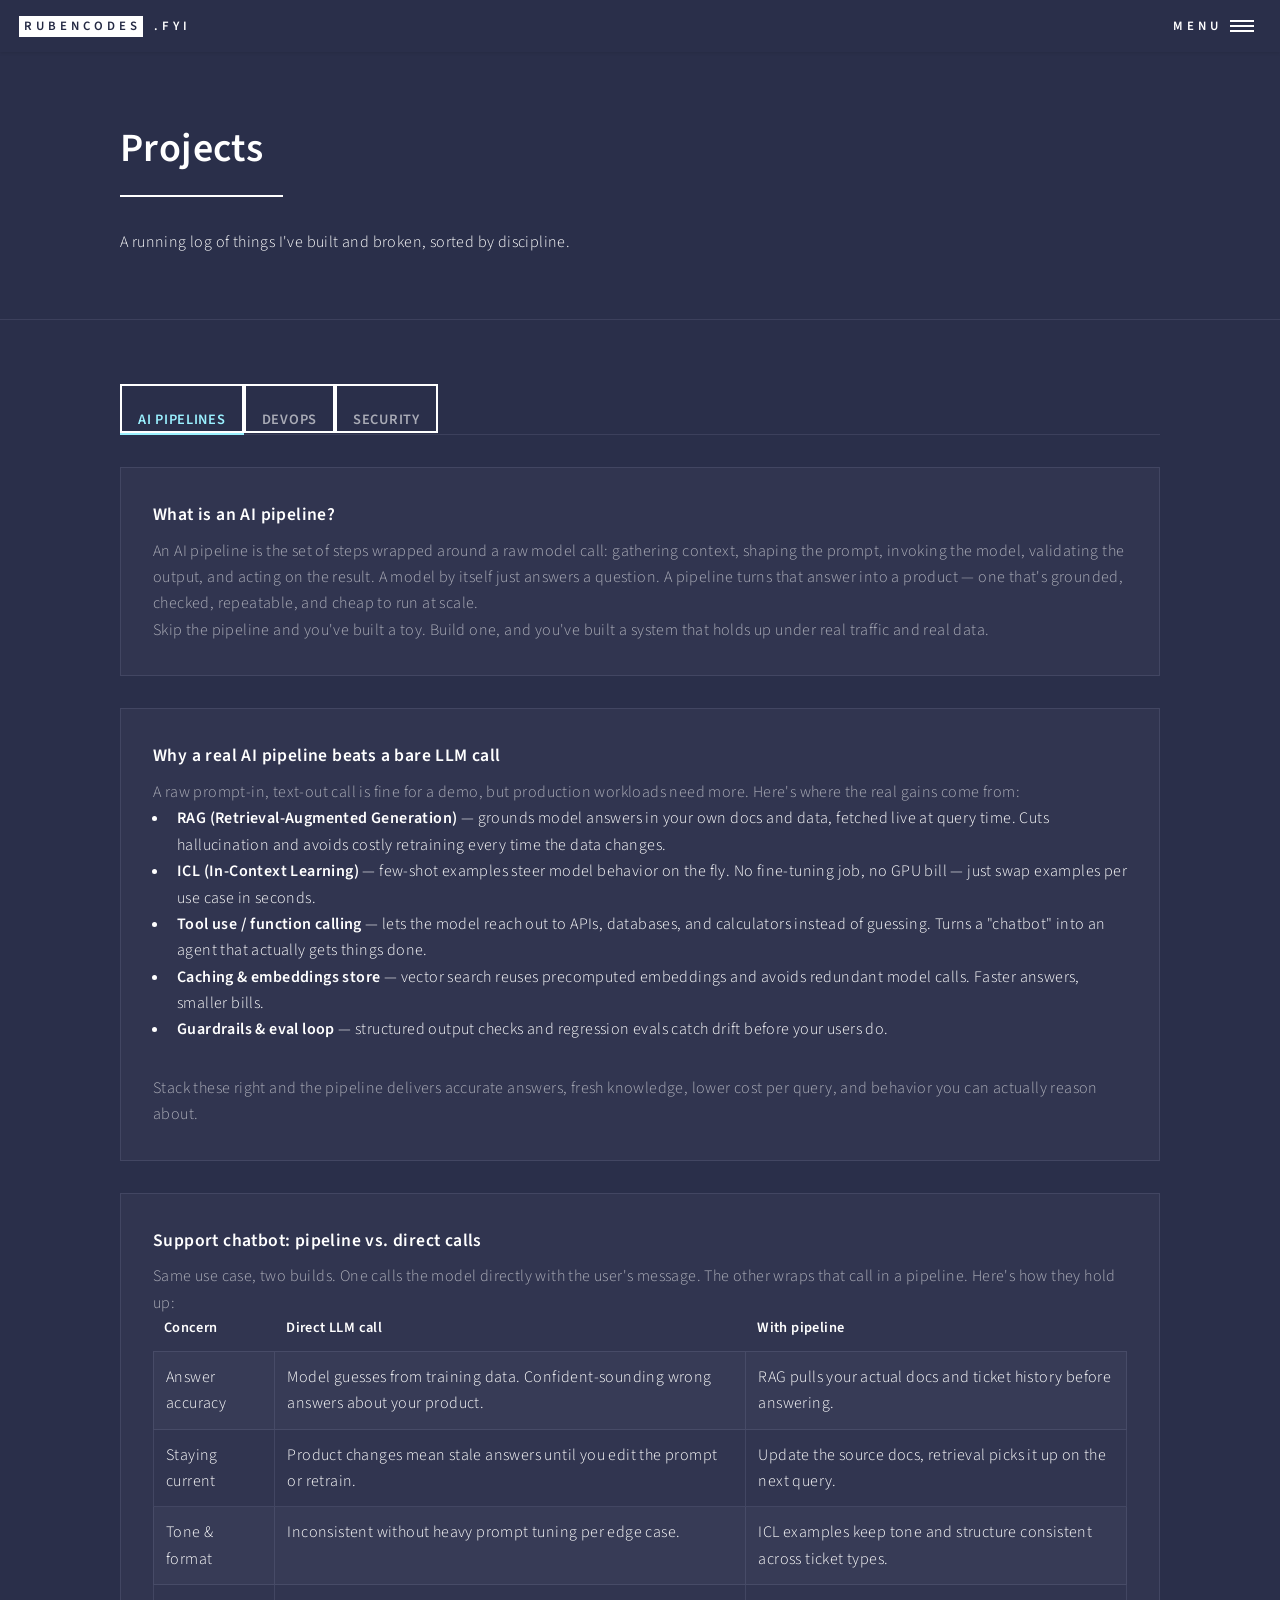
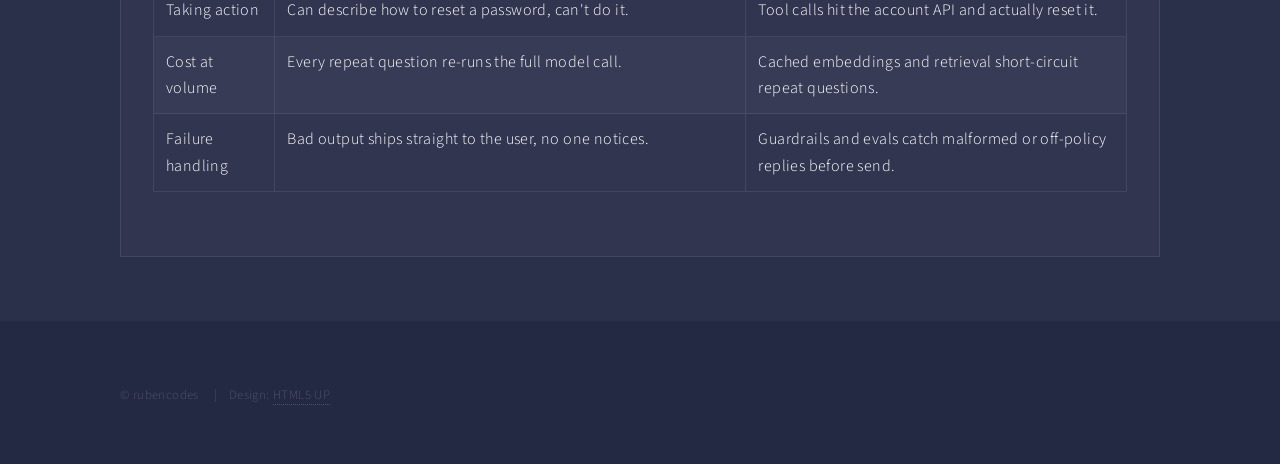
==== projects.html @ de10c7fe "adds ai pipeline info" ====
<!DOCTYPE html>
<!--
	Design based on "Forty" by HTML5 UP
	html5up.net | @ajlkn
	Free for personal and commercial use under the CCA 3.0 license (html5up.net/license)
-->
<html>
    <head>
        <title>Projects | Ruben Codes</title>
        <meta charset="utf-8" />
        <meta
            name="viewport"
            content="width=device-width, initial-scale=1, user-scalable=no"
        />
        <link rel="icon" type="image/svg+xml" href="favicon.svg" />
        <link rel="stylesheet" href="assets/css/main.css" />
        <noscript
            ><link rel="stylesheet" href="assets/css/noscript.css"
        /></noscript>
    </head>
    <body class="is-preload">
        <!-- Wrapper -->
        <div id="wrapper">
            <!-- Header -->
            <header id="header">
                <a href="index.html" class="logo"
                    ><strong>rubencodes</strong> <span>.fyi</span></a
                >
                <nav>
                    <a href="#menu">Menu</a>
                </nav>
            </header>

            <!-- Menu -->
            <nav id="menu">
                <ul class="links">
                    <li><a href="index.html">Home</a></li>
                    <li><a href="projects.html">Projects</a></li>
                </ul>
            </nav>

            <!-- Main -->
            <div id="main">
                <section id="projects-intro">
                    <div class="inner">
                        <header class="major">
                            <h1>Projects</h1>
                        </header>
                        <p>A running log of things I've built and broken, sorted by discipline.</p>
                    </div>
                </section>

                <!-- Tabs -->
                <section id="projects-tabs">
                    <div class="inner">
                        <div class="tab-nav" role="tablist">
                            <button
                                class="tab-link active"
                                role="tab"
                                aria-selected="true"
                                aria-controls="tab-ai"
                                data-tab="tab-ai"
                            >
                                AI Pipelines
                            </button>
                            <button
                                class="tab-link"
                                role="tab"
                                aria-selected="false"
                                aria-controls="tab-devops"
                                data-tab="tab-devops"
                            >
                                DevOps
                            </button>
                            <button
                                class="tab-link"
                                role="tab"
                                aria-selected="false"
                                aria-controls="tab-security"
                                data-tab="tab-security"
                            >
                                Security
                            </button>
                        </div>

                        <div class="tab-panels">
                            <div
                                class="tab-panel active"
                                id="tab-ai"
                                role="tabpanel"
                            >
                                <div class="project-cards">
                                    <article class="project-card">
                                        <h3>What is an AI pipeline?</h3>
                                        <p>
                                            An AI pipeline is the set of steps
                                            wrapped around a raw model call:
                                            gathering context, shaping the
                                            prompt, invoking the model,
                                            validating the output, and acting
                                            on the result. A model by itself
                                            just answers a question. A
                                            pipeline turns that answer into a
                                            product — one that's grounded,
                                            checked, repeatable, and cheap to
                                            run at scale.
                                        </p>
                                        <p>
                                            Skip the pipeline and you've built
                                            a toy. Build one, and you've built
                                            a system that holds up under real
                                            traffic and real data.
                                        </p>
                                    </article>
                                    <article class="project-card">
                                        <h3>Why a real AI pipeline beats a bare LLM call</h3>
                                        <p>
                                            A raw prompt-in, text-out call is
                                            fine for a demo, but production
                                            workloads need more. Here's where
                                            the real gains come from:
                                        </p>
                                        <ul>
                                            <li>
                                                <strong>RAG (Retrieval-Augmented Generation)</strong>
                                                — grounds model answers in
                                                your own docs and data,
                                                fetched live at query time.
                                                Cuts hallucination and avoids
                                                costly retraining every time
                                                the data changes.
                                            </li>
                                            <li>
                                                <strong>ICL (In-Context Learning)</strong>
                                                — few-shot examples steer
                                                model behavior on the fly. No
                                                fine-tuning job, no GPU bill —
                                                just swap examples per use
                                                case in seconds.
                                            </li>
                                            <li>
                                                <strong>Tool use / function calling</strong>
                                                — lets the model reach out to
                                                APIs, databases, and
                                                calculators instead of
                                                guessing. Turns a "chatbot"
                                                into an agent that actually
                                                gets things done.
                                            </li>
                                            <li>
                                                <strong>Caching &amp; embeddings store</strong>
                                                — vector search reuses
                                                precomputed embeddings and
                                                avoids redundant model calls.
                                                Faster answers, smaller bills.
                                            </li>
                                            <li>
                                                <strong>Guardrails &amp; eval loop</strong>
                                                — structured output checks and
                                                regression evals catch drift
                                                before your users do.
                                            </li>
                                        </ul>
                                        <p>
                                            Stack these right and the pipeline
                                            delivers accurate answers, fresh
                                            knowledge, lower cost per query,
                                            and behavior you can actually
                                            reason about.
                                        </p>
                                    </article>
                                    <article class="project-card project-card-wide">
                                        <h3>Support chatbot: pipeline vs. direct calls</h3>
                                        <p>
                                            Same use case, two builds. One
                                            calls the model directly with the
                                            user's message. The other wraps
                                            that call in a pipeline. Here's
                                            how they hold up:
                                        </p>
                                        <div class="table-wrapper">
                                            <table class="alt">
                                                <thead>
                                                    <tr>
                                                        <th>Concern</th>
                                                        <th>Direct LLM call</th>
                                                        <th>With pipeline</th>
                                                    </tr>
                                                </thead>
                                                <tbody>
                                                    <tr>
                                                        <td>Answer accuracy</td>
                                                        <td>
                                                            Model guesses from
                                                            training data.
                                                            Confident-sounding
                                                            wrong answers about
                                                            your product.
                                                        </td>
                                                        <td>
                                                            RAG pulls your
                                                            actual docs and
                                                            ticket history
                                                            before answering.
                                                        </td>
                                                    </tr>
                                                    <tr>
                                                        <td>Staying current</td>
                                                        <td>
                                                            Product changes
                                                            mean stale
                                                            answers until you
                                                            edit the prompt or
                                                            retrain.
                                                        </td>
                                                        <td>
                                                            Update the source
                                                            docs, retrieval
                                                            picks it up on the
                                                            next query.
                                                        </td>
                                                    </tr>
                                                    <tr>
                                                        <td>Tone &amp; format</td>
                                                        <td>
                                                            Inconsistent
                                                            without heavy
                                                            prompt tuning per
                                                            edge case.
                                                        </td>
                                                        <td>
                                                            ICL examples keep
                                                            tone and structure
                                                            consistent across
                                                            ticket types.
                                                        </td>
                                                    </tr>
                                                    <tr>
                                                        <td>Taking action</td>
                                                        <td>
                                                            Can describe how
                                                            to reset a
                                                            password, can't do
                                                            it.
                                                        </td>
                                                        <td>
                                                            Tool calls hit the
                                                            account API and
                                                            actually reset it.
                                                        </td>
                                                    </tr>
                                                    <tr>
                                                        <td>Cost at volume</td>
                                                        <td>
                                                            Every repeat
                                                            question re-runs
                                                            the full model
                                                            call.
                                                        </td>
                                                        <td>
                                                            Cached embeddings
                                                            and retrieval
                                                            short-circuit
                                                            repeat questions.
                                                        </td>
                                                    </tr>
                                                    <tr>
                                                        <td>Failure handling</td>
                                                        <td>
                                                            Bad output ships
                                                            straight to the
                                                            user, no one
                                                            notices.
                                                        </td>
                                                        <td>
                                                            Guardrails and
                                                            evals catch
                                                            malformed or
                                                            off-policy replies
                                                            before send.
                                                        </td>
                                                    </tr>
                                                </tbody>
                                            </table>
                                        </div>
                                    </article>
                                </div>
                            </div>

                            <div
                                class="tab-panel"
                                id="tab-devops"
                                role="tabpanel"
                                hidden
                            >
                                <div class="project-cards">
                                    <article class="project-card">
                                        <h3>Coming soon</h3>
                                        <p>
                                            Infrastructure, CI/CD, and
                                            monitoring projects will show up
                                            here.
                                        </p>
                                    </article>
                                </div>
                            </div>

                            <div
                                class="tab-panel"
                                id="tab-security"
                                role="tabpanel"
                                hidden
                            >
                                <div class="project-cards">
                                    <article class="project-card">
                                        <h3>Coming soon</h3>
                                        <p>
                                            Security tooling and research will
                                            show up here.
                                        </p>
                                    </article>
                                </div>
                            </div>
                        </div>
                    </div>
                </section>
            </div>

            <!-- Footer -->
            <footer id="footer">
                <div class="inner">
                    <ul class="copyright">
                        <li>&copy; rubencodes</li>
                        <li>
                            Design: <a href="https://html5up.net">HTML5 UP</a>
                        </li>
                    </ul>
                </div>
            </footer>
        </div>

        <!-- Scripts -->
        <script src="assets/js/jquery.min.js"></script>
        <script src="assets/js/jquery.scrolly.min.js"></script>
        <script src="assets/js/jquery.scrollex.min.js"></script>
        <script src="assets/js/browser.min.js"></script>
        <script src="assets/js/breakpoints.min.js"></script>
        <script src="assets/js/util.js"></script>
        <script src="assets/js/main.js"></script>
        <script src="assets/js/tabs.js"></script>
    </body>
</html>
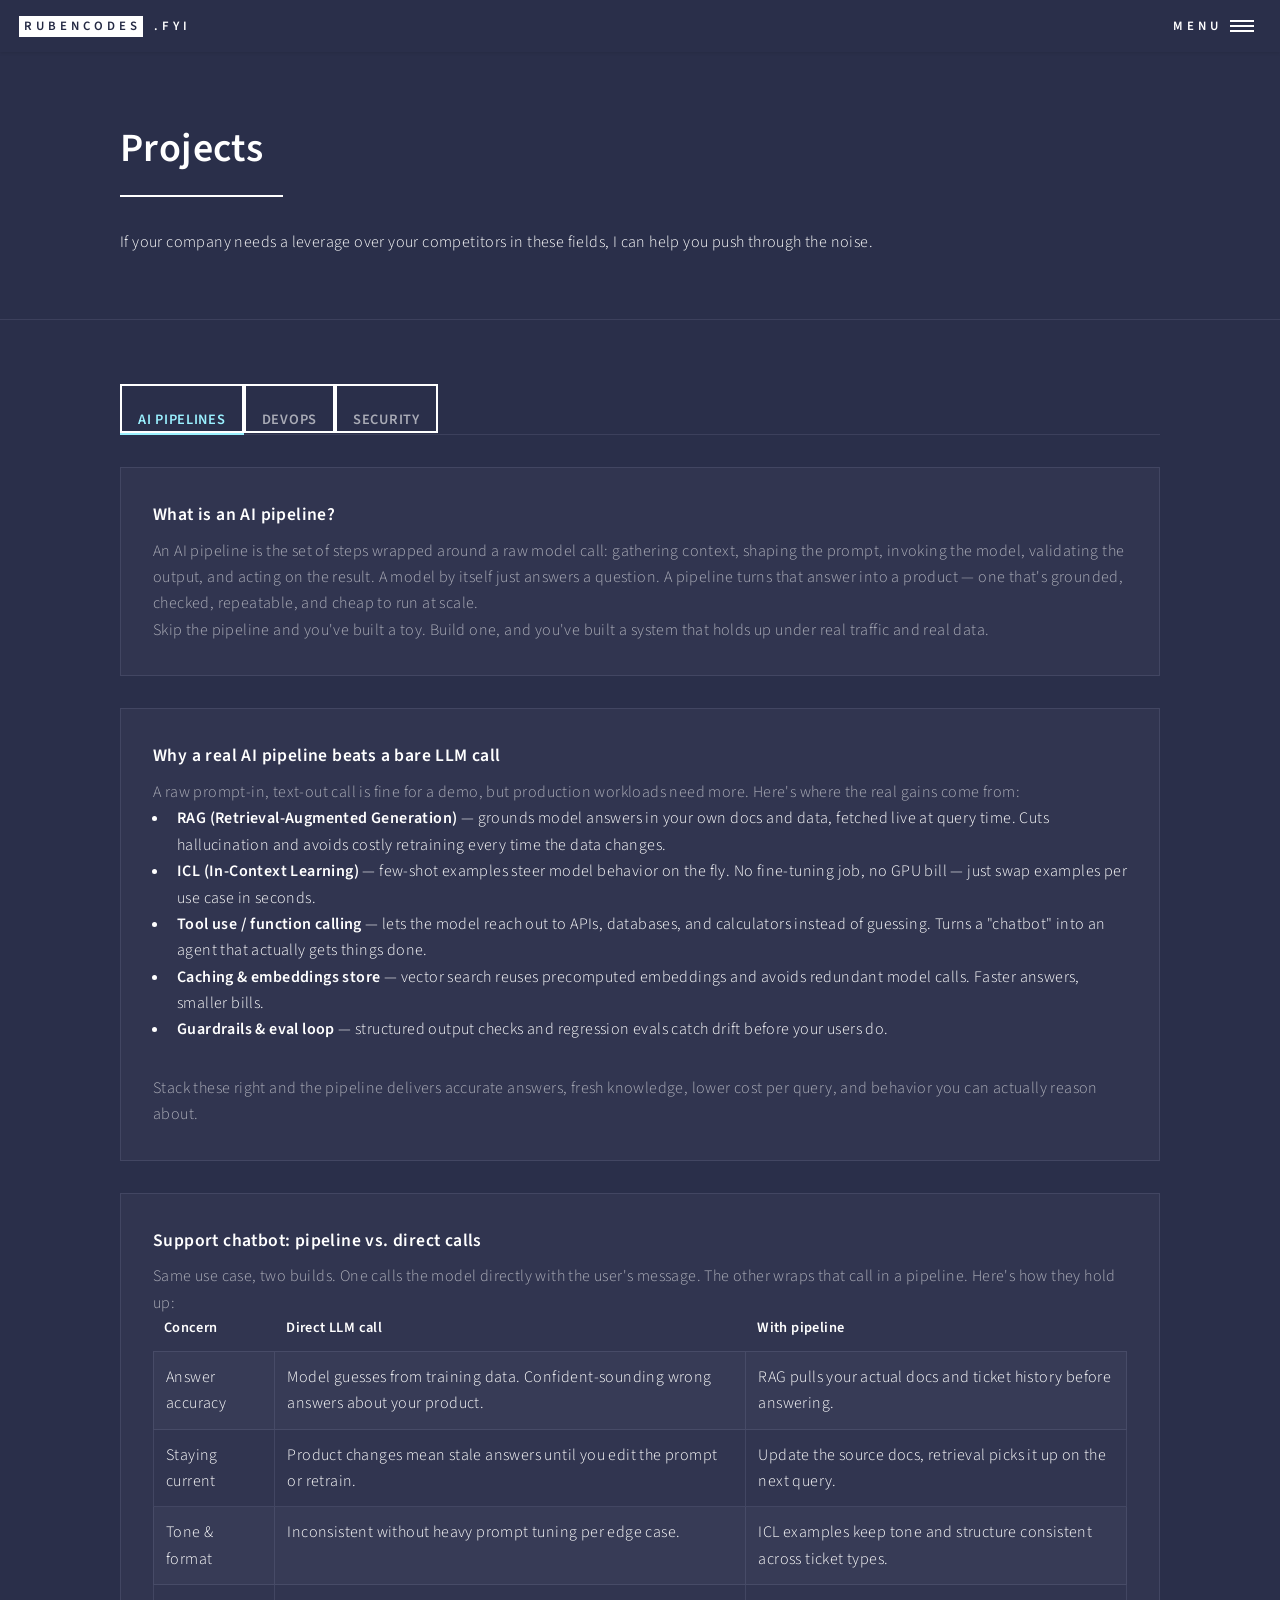
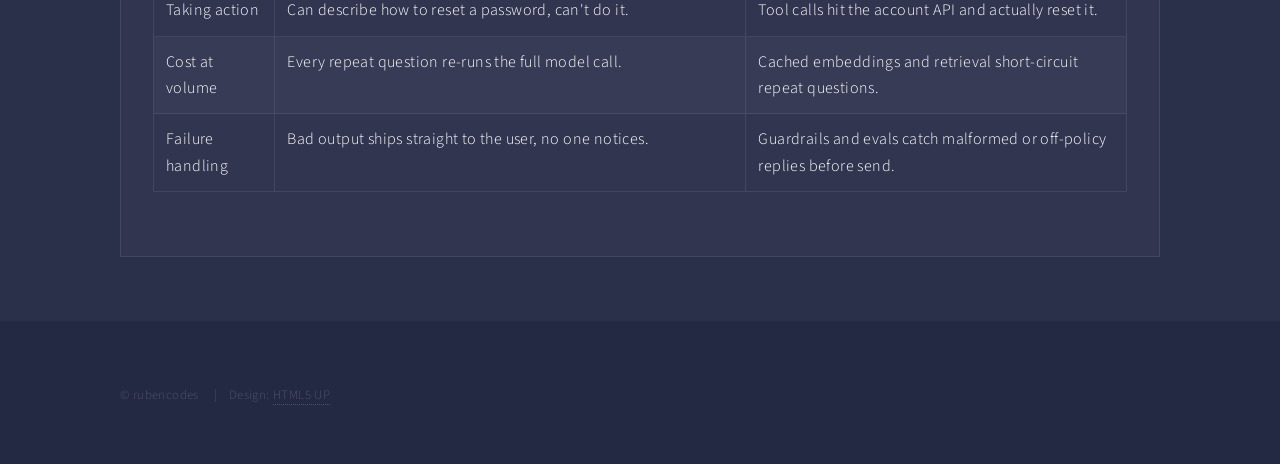
==== commit 94d53ac9: "small edits" ====
--- a/projects.html
+++ b/projects.html
@@ -46,7 +46,7 @@
                         <header class="major">
                             <h1>Projects</h1>
                         </header>
-                        <p>A running log of things I've built and broken, sorted by discipline.</p>
+                        <p>If your company needs a leverage over your competitors in these fields, I can help you push through the noise.</p>
                     </div>
                 </section>
 
@@ -169,7 +169,7 @@
                                             reason about.
                                         </p>
                                     </article>
-                                    <article class="project-card project-card-wide">
+                                    <article class="project-card">
                                         <h3>Support chatbot: pipeline vs. direct calls</h3>
                                         <p>
                                             Same use case, two builds. One
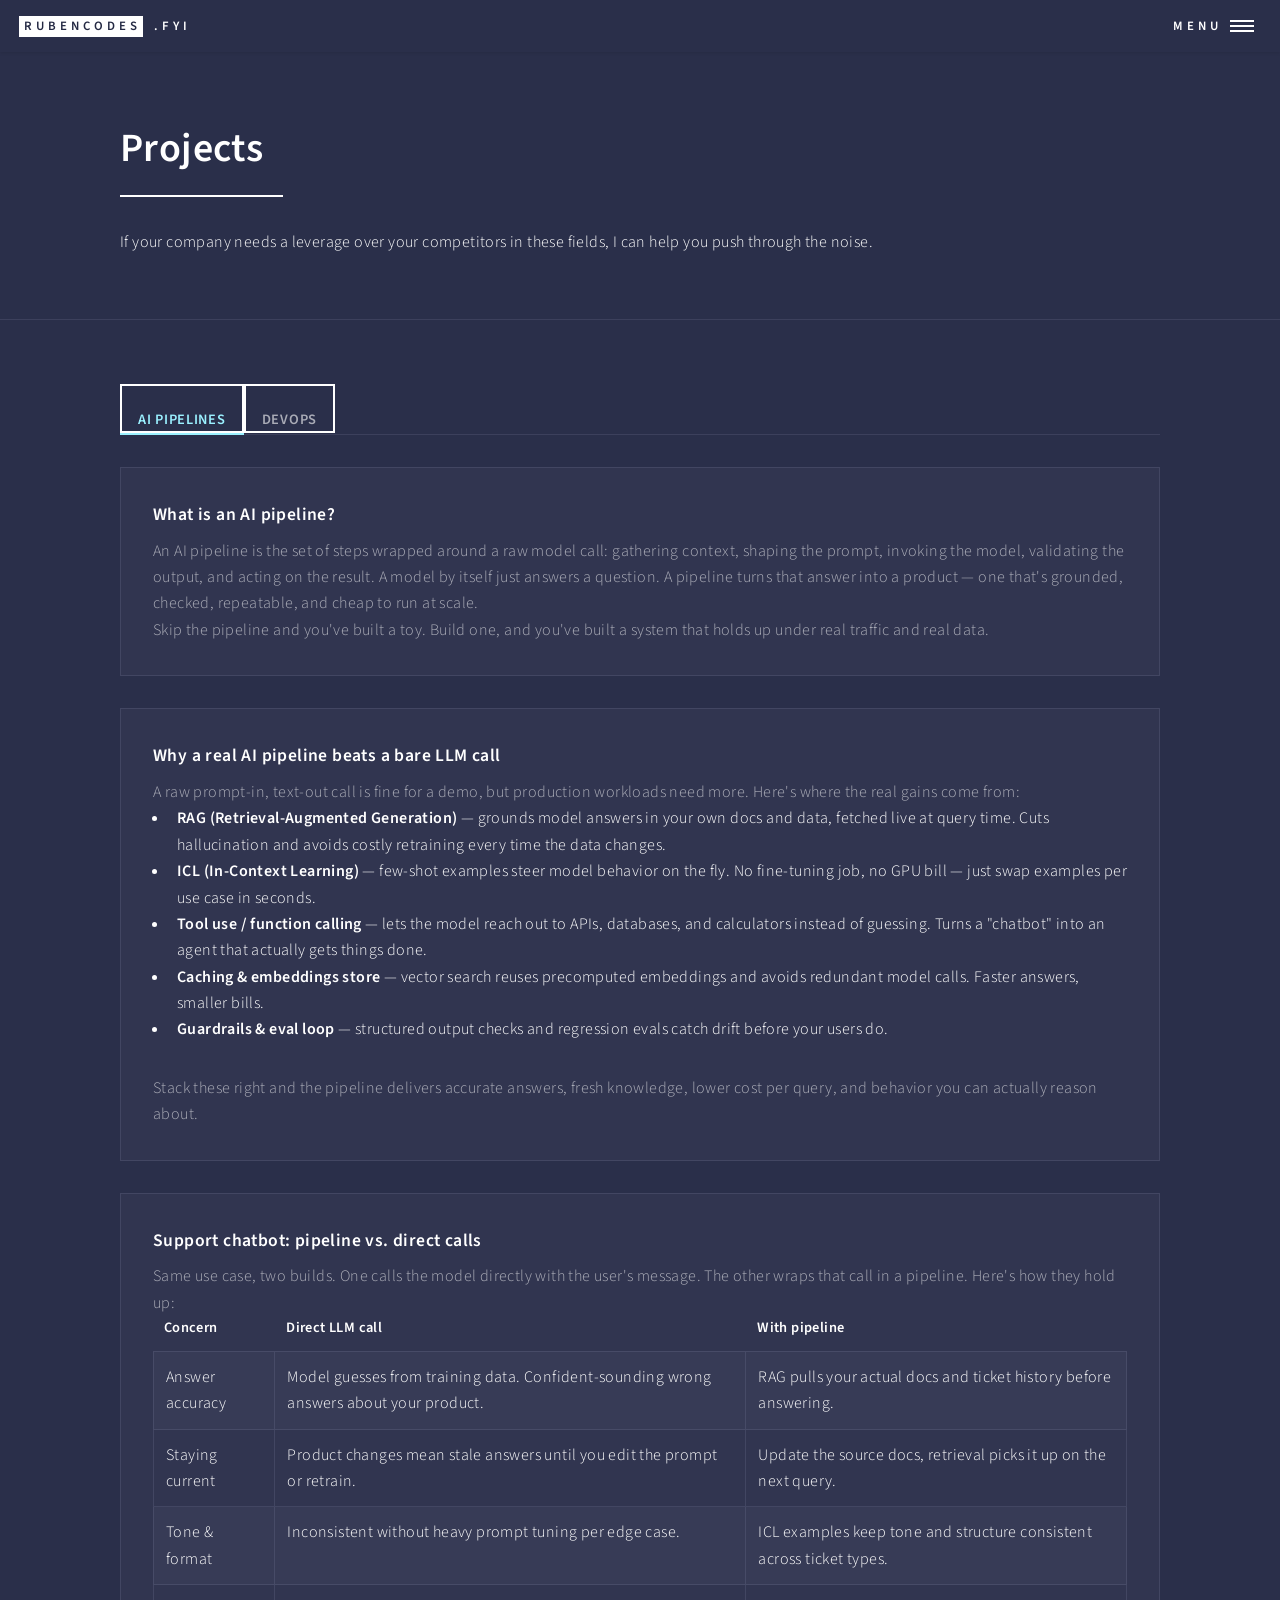
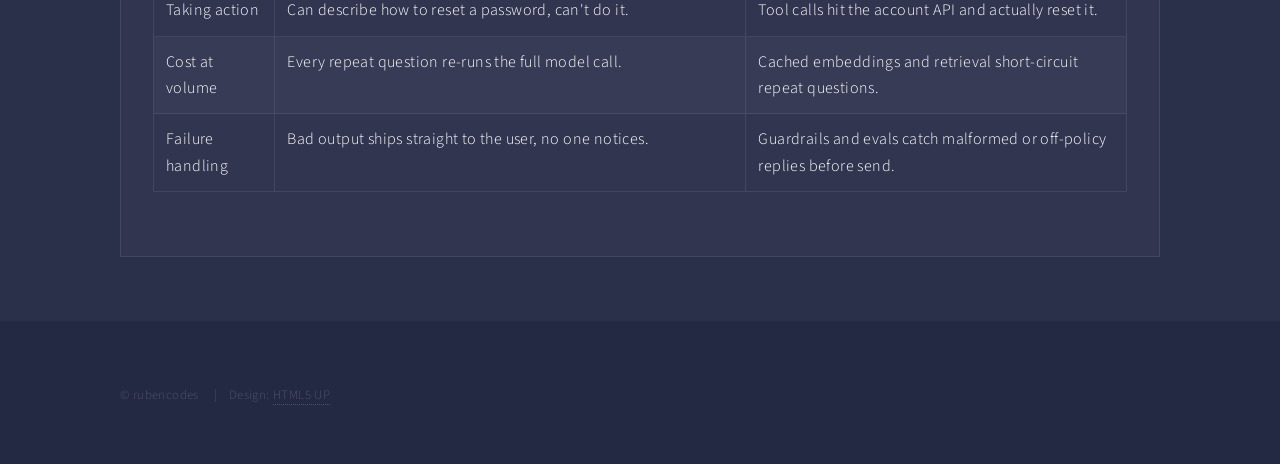
==== commit c5e8a342: "devops info" ====
--- a/projects.html
+++ b/projects.html
@@ -72,15 +72,6 @@
                             >
                                 DevOps
                             </button>
-                            <button
-                                class="tab-link"
-                                role="tab"
-                                aria-selected="false"
-                                aria-controls="tab-security"
-                                data-tab="tab-security"
-                            >
-                                Security
-                            </button>
                         </div>
 
                         <div class="tab-panels">
@@ -295,28 +286,114 @@
                             >
                                 <div class="project-cards">
                                     <article class="project-card">
-                                        <h3>Coming soon</h3>
-                                        <p>
-                                            Infrastructure, CI/CD, and
-                                            monitoring projects will show up
-                                            here.
-                                        </p>
-                                    </article>
-                                </div>
-                            </div>
-
-                            <div
-                                class="tab-panel"
-                                id="tab-security"
-                                role="tabpanel"
-                                hidden
-                            >
-                                <div class="project-cards">
-                                    <article class="project-card">
-                                        <h3>Coming soon</h3>
-                                        <p>
-                                            Security tooling and research will
-                                            show up here.
+                                        <h3>What is a DevOps pipeline?</h3>
+                                        <p>
+                                            A DevOps pipeline is the set of
+                                            automated steps that take a code
+                                            change from commit to running in
+                                            production: build, test,
+                                            provision infrastructure, deploy,
+                                            and monitor. Do this by hand and
+                                            every release depends on someone
+                                            remembering the right sequence of
+                                            steps. Automate it, and every
+                                            release is the same release,
+                                            every time.
+                                        </p>
+                                        <p>
+                                            Skip the pipeline and you've got
+                                            a person as a single point of
+                                            failure. Build one, and you've
+                                            got a system that ships fast
+                                            without breaking things.
+                                        </p>
+                                    </article>
+                                    <article class="project-card">
+                                        <h3>Why a real DevOps pipeline beats manual ops</h3>
+                                        <p>
+                                            SSH-ing in and running commands by
+                                            hand works until it doesn't.
+                                            Here's where the real gains come
+                                            from:
+                                        </p>
+                                        <ul>
+                                            <li>
+                                                <strong>CI/CD</strong>
+                                                — every commit is built,
+                                                tested, and deployed the same
+                                                way. No more "works on my
+                                                machine," no more manual
+                                                deploy steps someone forgets.
+                                            </li>
+                                            <li>
+                                                <strong>Infrastructure as Code</strong>
+                                                — environments defined in
+                                                version-controlled config, not
+                                                hand-clicked in a console.
+                                                Spin up a match of prod in
+                                                minutes, review infra changes
+                                                like code changes.
+                                            </li>
+                                            <li>
+                                                <strong>Observability</strong>
+                                                — metrics, logs, and traces
+                                                wired in from the start.
+                                                Catch a regression from a
+                                                dashboard, not from a customer
+                                                complaint.
+                                            </li>
+                                            <li>
+                                                <strong>Secrets &amp; config management</strong>
+                                                — credentials pulled from a
+                                                vault at deploy time, not
+                                                hardcoded or passed around in
+                                                Slack.
+                                            </li>
+                                            <li>
+                                                <strong>Automated rollback &amp; canary releases</strong>
+                                                — bad deploy gets caught and
+                                                reverted automatically, before
+                                                it reaches every user.
+                                            </li>
+                                        </ul>
+                                        <p>
+                                            Stack these right and the
+                                            pipeline delivers faster ships,
+                                            fewer 2am pages, infrastructure
+                                            you can reproduce on demand, and
+                                            deploys you can actually trust.
+                                        </p>
+                                    </article>
+                                    <article class="project-card">
+                                        <h3>The outage you haven't had yet</h3>
+                                        <p>
+                                            Somewhere in your org, a deploy
+                                            is happening right now that
+                                            depends on one person doing the
+                                            right thing in the right order.
+                                            No pipeline catches it if they
+                                            don't. It ships anyway, and the
+                                            first person to notice is a
+                                            customer.
+                                        </p>
+                                        <p>
+                                            That's not a hypothetical, it's
+                                            the default state of every team
+                                            that hasn't automated yet. The
+                                            fix isn't more discipline or a
+                                            longer checklist. It's removing
+                                            the human step where the failure
+                                            lives.
+                                        </p>
+                                        <p>
+                                            I build the pipeline so that
+                                            "someone forgot" stops being a
+                                            root cause. Every deploy, every
+                                            environment, every rollback,
+                                            handled the same way, every
+                                            time — whether it's 2pm on a
+                                            Tuesday or 2am during an
+                                            incident.
                                         </p>
                                     </article>
                                 </div>
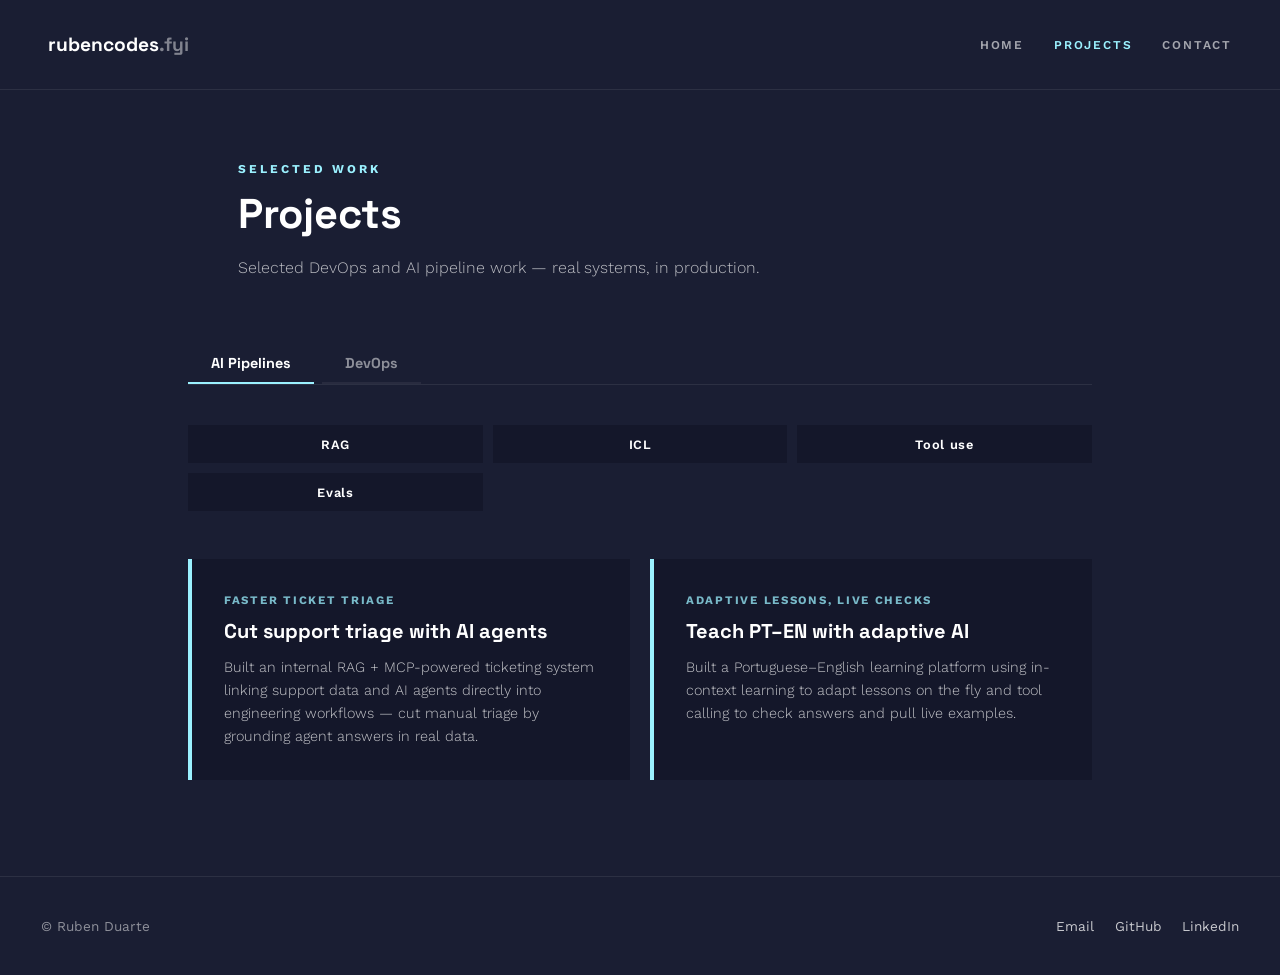
==== commit 78d75f0e: "design overhaul" ====
--- a/projects.html
+++ b/projects.html
@@ -1,429 +1,127 @@
 <!DOCTYPE html>
-<!--
-	Design based on "Forty" by HTML5 UP
-	html5up.net | @ajlkn
-	Free for personal and commercial use under the CCA 3.0 license (html5up.net/license)
--->
-<html>
-    <head>
-        <title>Projects | Ruben Codes</title>
-        <meta charset="utf-8" />
-        <meta
-            name="viewport"
-            content="width=device-width, initial-scale=1, user-scalable=no"
-        />
-        <link rel="icon" type="image/svg+xml" href="favicon.svg" />
-        <link rel="stylesheet" href="assets/css/main.css" />
-        <noscript
-            ><link rel="stylesheet" href="assets/css/noscript.css"
-        /></noscript>
-    </head>
-    <body class="is-preload">
-        <!-- Wrapper -->
-        <div id="wrapper">
-            <!-- Header -->
-            <header id="header">
-                <a href="index.html" class="logo"
-                    ><strong>rubencodes</strong> <span>.fyi</span></a
-                >
-                <nav>
-                    <a href="#menu">Menu</a>
-                </nav>
-            </header>
+<html lang="en">
+<head>
+<meta charset="utf-8">
+<title>Projects | Ruben Codes</title>
+<meta name="viewport" content="width=device-width, initial-scale=1">
+<link rel="icon" type="image/svg+xml" href="favicon.svg">
+<link rel="preconnect" href="https://fonts.googleapis.com">
+<link href="https://fonts.googleapis.com/css2?family=Space+Grotesk:wght@500;700&family=Work+Sans:wght@300;400;500;600&display=swap" rel="stylesheet">
+<style>
+  * { box-sizing: border-box; }
+  body { margin: 0; background: #1a1e33; color: #ffffff; font-family: 'Work Sans', Helvetica, sans-serif; }
+  a { color: inherit; text-decoration: none; }
+  ::selection { background: #9bf1ff; color: #1a1e33; }
+  header { display:flex; align-items:center; justify-content:space-between; padding: 2em 3em; border-bottom: 1px solid rgba(255,255,255,0.08); }
+  .logo { font-size: 1.2em; font-weight: 700; font-family: 'Space Grotesk', sans-serif; }
+  .logo span { opacity:0.45; }
+  nav { display:flex; gap: 2.5em; font-size: 0.75em; font-weight: 600; letter-spacing: 0.15em; text-transform: uppercase; }
+  nav a.active { color:#9bf1ff; }
+  nav a:not(.active) { opacity:0.6; }
+  .intro { padding: 4.5em 3em 1em; max-width: 900px; margin: 0 auto; }
+  .eyebrow { font-size: 0.75em; font-weight: 700; letter-spacing: 0.25em; text-transform: uppercase; color: #9bf1ff; margin: 0 0 1.25em; }
+  h1 { font-family: 'Space Grotesk', sans-serif; font-weight: 700; font-size: 2.6em; line-height: 1.1; margin: 0 0 0.5em; }
+  .intro p.sub { font-size: 1em; font-weight: 300; opacity: 0.7; margin: 0; }
+  .tabs-wrap { padding: 3em 3em 6em; max-width: 1000px; margin: 0 auto; }
+  .tab-nav { display:flex; gap: 0.5em; margin-bottom: 2.5em; border-bottom: 1px solid rgba(255,255,255,0.08); }
+  .tab-link { background:none; border:0; cursor:pointer; font-family:'Space Grotesk',sans-serif; padding: 0.9em 1.6em; font-size: 0.9em; font-weight: 700; color: #ffffff; box-shadow: inset 0 -2px 0 rgba(255,255,255,0.12); opacity: 0.5; }
+  .tab-link.active { box-shadow: inset 0 -2px 0 #9bf1ff; opacity: 1; }
+  .tags { display:grid; grid-template-columns: repeat(auto-fit, minmax(260px, 1fr)); gap: 0.6em; margin-bottom: 3em; }
+  .tags div { text-align:center; padding: 0.9em; background: #14172a; font-size: 0.8em; font-weight: 600; letter-spacing: 0.05em; }
+  .cases { display:grid; grid-template-columns: repeat(auto-fit, minmax(300px, 1fr)); gap: 1.25em; }
+  .case { padding: 2em; background: #14172a; border-left: 4px solid #9bf1ff; }
+  .case .stat { font-size: 0.72em; font-weight: 700; letter-spacing: 0.15em; text-transform: uppercase; color: #9bf1ff; margin: 0 0 0.75em; }
+  .case h3 { font-family: 'Space Grotesk', sans-serif; font-size: 1.25em; font-weight: 700; margin: 0 0 0.6em; }
+  .case p { font-size: 0.9em; font-weight: 300; opacity: 0.75; line-height: 1.6; margin: 0; }
+  .tab-panel[hidden] { display:none; }
+  footer { padding: 3em; border-top: solid 1px rgba(255,255,255,0.08); display:flex; justify-content:space-between; align-items:center; flex-wrap: wrap; gap: 1em; font-size: 0.85em; }
+  footer p { margin:0; opacity: 0.5; }
+  .foot-links { display:flex; gap: 1.5em; opacity: 0.75; }
+</style>
+</head>
+<body>
+  <header>
+    <a href="index.html" class="logo">rubencodes<span>.fyi</span></a>
+    <nav>
+      <a href="index.html">Home</a>
+      <a href="projects.html" class="active">Projects</a>
+      <a href="contact.html">Contact</a>
+    </nav>
+  </header>
 
-            <!-- Menu -->
-            <nav id="menu">
-                <ul class="links">
-                    <li><a href="index.html">Home</a></li>
-                    <li><a href="projects.html">Projects</a></li>
-                </ul>
-            </nav>
+  <section class="intro">
+    <p class="eyebrow">Selected Work</p>
+    <h1>Projects</h1>
+    <p class="sub">Selected DevOps and AI pipeline work — real systems, in production.</p>
+  </section>
 
-            <!-- Main -->
-            <div id="main">
-                <section id="projects-intro">
-                    <div class="inner">
-                        <header class="major">
-                            <h1>Projects</h1>
-                        </header>
-                        <p>If your company needs a leverage over your competitors in these fields, I can help you push through the noise.</p>
-                    </div>
-                </section>
+  <section class="tabs-wrap">
+    <div class="tab-nav" role="tablist">
+      <button class="tab-link active" role="tab" aria-selected="true" aria-controls="tab-ai" data-tab="tab-ai">AI Pipelines</button>
+      <button class="tab-link" role="tab" aria-selected="false" aria-controls="tab-devops" data-tab="tab-devops">DevOps</button>
+    </div>
 
-                <!-- Tabs -->
-                <section id="projects-tabs">
-                    <div class="inner">
-                        <div class="tab-nav" role="tablist">
-                            <button
-                                class="tab-link active"
-                                role="tab"
-                                aria-selected="true"
-                                aria-controls="tab-ai"
-                                data-tab="tab-ai"
-                            >
-                                AI Pipelines
-                            </button>
-                            <button
-                                class="tab-link"
-                                role="tab"
-                                aria-selected="false"
-                                aria-controls="tab-devops"
-                                data-tab="tab-devops"
-                            >
-                                DevOps
-                            </button>
-                        </div>
+    <div id="tab-ai" class="tab-panel" role="tabpanel">
+      <div class="tags">
+        <div>RAG</div><div>ICL</div><div>Tool use</div><div>Evals</div>
+      </div>
+      <div class="cases">
+        <div class="case">
+          <p class="stat">Faster ticket triage</p>
+          <h3>Cut support triage with AI agents</h3>
+          <p>Built an internal RAG + MCP-powered ticketing system linking support data and AI agents directly into engineering workflows — cut manual triage by grounding agent answers in real data.</p>
+        </div>
+        <div class="case">
+          <p class="stat">Adaptive lessons, live checks</p>
+          <h3>Teach PT–EN with adaptive AI</h3>
+          <p>Built a Portuguese–English learning platform using in-context learning to adapt lessons on the fly and tool calling to check answers and pull live examples.</p>
+        </div>
+      </div>
+    </div>
 
-                        <div class="tab-panels">
-                            <div
-                                class="tab-panel active"
-                                id="tab-ai"
-                                role="tabpanel"
-                            >
-                                <div class="project-cards">
-                                    <article class="project-card">
-                                        <h3>What is an AI pipeline?</h3>
-                                        <p>
-                                            An AI pipeline is the set of steps
-                                            wrapped around a raw model call:
-                                            gathering context, shaping the
-                                            prompt, invoking the model,
-                                            validating the output, and acting
-                                            on the result. A model by itself
-                                            just answers a question. A
-                                            pipeline turns that answer into a
-                                            product — one that's grounded,
-                                            checked, repeatable, and cheap to
-                                            run at scale.
-                                        </p>
-                                        <p>
-                                            Skip the pipeline and you've built
-                                            a toy. Build one, and you've built
-                                            a system that holds up under real
-                                            traffic and real data.
-                                        </p>
-                                    </article>
-                                    <article class="project-card">
-                                        <h3>Why a real AI pipeline beats a bare LLM call</h3>
-                                        <p>
-                                            A raw prompt-in, text-out call is
-                                            fine for a demo, but production
-                                            workloads need more. Here's where
-                                            the real gains come from:
-                                        </p>
-                                        <ul>
-                                            <li>
-                                                <strong>RAG (Retrieval-Augmented Generation)</strong>
-                                                — grounds model answers in
-                                                your own docs and data,
-                                                fetched live at query time.
-                                                Cuts hallucination and avoids
-                                                costly retraining every time
-                                                the data changes.
-                                            </li>
-                                            <li>
-                                                <strong>ICL (In-Context Learning)</strong>
-                                                — few-shot examples steer
-                                                model behavior on the fly. No
-                                                fine-tuning job, no GPU bill —
-                                                just swap examples per use
-                                                case in seconds.
-                                            </li>
-                                            <li>
-                                                <strong>Tool use / function calling</strong>
-                                                — lets the model reach out to
-                                                APIs, databases, and
-                                                calculators instead of
-                                                guessing. Turns a "chatbot"
-                                                into an agent that actually
-                                                gets things done.
-                                            </li>
-                                            <li>
-                                                <strong>Caching &amp; embeddings store</strong>
-                                                — vector search reuses
-                                                precomputed embeddings and
-                                                avoids redundant model calls.
-                                                Faster answers, smaller bills.
-                                            </li>
-                                            <li>
-                                                <strong>Guardrails &amp; eval loop</strong>
-                                                — structured output checks and
-                                                regression evals catch drift
-                                                before your users do.
-                                            </li>
-                                        </ul>
-                                        <p>
-                                            Stack these right and the pipeline
-                                            delivers accurate answers, fresh
-                                            knowledge, lower cost per query,
-                                            and behavior you can actually
-                                            reason about.
-                                        </p>
-                                    </article>
-                                    <article class="project-card">
-                                        <h3>Support chatbot: pipeline vs. direct calls</h3>
-                                        <p>
-                                            Same use case, two builds. One
-                                            calls the model directly with the
-                                            user's message. The other wraps
-                                            that call in a pipeline. Here's
-                                            how they hold up:
-                                        </p>
-                                        <div class="table-wrapper">
-                                            <table class="alt">
-                                                <thead>
-                                                    <tr>
-                                                        <th>Concern</th>
-                                                        <th>Direct LLM call</th>
-                                                        <th>With pipeline</th>
-                                                    </tr>
-                                                </thead>
-                                                <tbody>
-                                                    <tr>
-                                                        <td>Answer accuracy</td>
-                                                        <td>
-                                                            Model guesses from
-                                                            training data.
-                                                            Confident-sounding
-                                                            wrong answers about
-                                                            your product.
-                                                        </td>
-                                                        <td>
-                                                            RAG pulls your
-                                                            actual docs and
-                                                            ticket history
-                                                            before answering.
-                                                        </td>
-                                                    </tr>
-                                                    <tr>
-                                                        <td>Staying current</td>
-                                                        <td>
-                                                            Product changes
-                                                            mean stale
-                                                            answers until you
-                                                            edit the prompt or
-                                                            retrain.
-                                                        </td>
-                                                        <td>
-                                                            Update the source
-                                                            docs, retrieval
-                                                            picks it up on the
-                                                            next query.
-                                                        </td>
-                                                    </tr>
-                                                    <tr>
-                                                        <td>Tone &amp; format</td>
-                                                        <td>
-                                                            Inconsistent
-                                                            without heavy
-                                                            prompt tuning per
-                                                            edge case.
-                                                        </td>
-                                                        <td>
-                                                            ICL examples keep
-                                                            tone and structure
-                                                            consistent across
-                                                            ticket types.
-                                                        </td>
-                                                    </tr>
-                                                    <tr>
-                                                        <td>Taking action</td>
-                                                        <td>
-                                                            Can describe how
-                                                            to reset a
-                                                            password, can't do
-                                                            it.
-                                                        </td>
-                                                        <td>
-                                                            Tool calls hit the
-                                                            account API and
-                                                            actually reset it.
-                                                        </td>
-                                                    </tr>
-                                                    <tr>
-                                                        <td>Cost at volume</td>
-                                                        <td>
-                                                            Every repeat
-                                                            question re-runs
-                                                            the full model
-                                                            call.
-                                                        </td>
-                                                        <td>
-                                                            Cached embeddings
-                                                            and retrieval
-                                                            short-circuit
-                                                            repeat questions.
-                                                        </td>
-                                                    </tr>
-                                                    <tr>
-                                                        <td>Failure handling</td>
-                                                        <td>
-                                                            Bad output ships
-                                                            straight to the
-                                                            user, no one
-                                                            notices.
-                                                        </td>
-                                                        <td>
-                                                            Guardrails and
-                                                            evals catch
-                                                            malformed or
-                                                            off-policy replies
-                                                            before send.
-                                                        </td>
-                                                    </tr>
-                                                </tbody>
-                                            </table>
-                                        </div>
-                                    </article>
-                                </div>
-                            </div>
+    <div id="tab-devops" class="tab-panel" role="tabpanel" hidden>
+      <div class="tags">
+        <div>CI/CD</div><div>IaC</div><div>Observability</div><div>Secrets</div><div>Rollback</div>
+      </div>
+      <div class="cases">
+        <div class="case">
+          <p class="stat">40% lower node cost</p>
+          <h3>Cut EKS infra costs 40%</h3>
+          <p>Migrated the platform to EKS with Karpenter autoscaling and OpenTofu-managed infrastructure — cut node costs 40% via ARM64 and spot workloads, removed manual provisioning.</p>
+        </div>
+        <div class="case">
+          <p class="stat">Downtime cut to seconds</p>
+          <h3>Cut downtime to seconds a month</h3>
+          <p>Replaced manual deploys with GitOps (ArgoCD + Traefik) across 12+ microservices — cut website downtime to seconds per month, no single-person bottleneck.</p>
+        </div>
+        <div class="case">
+          <p class="stat">One CI/CD pattern, not many</p>
+          <h3>Harden secrets, standardize CI/CD</h3>
+          <p>Hardened secrets management with SOPS/KMS and standardized CI/CD on CodeBuild across services — fewer deploy-time inconsistencies.</p>
+        </div>
+      </div>
+    </div>
+  </section>
 
-                            <div
-                                class="tab-panel"
-                                id="tab-devops"
-                                role="tabpanel"
-                                hidden
-                            >
-                                <div class="project-cards">
-                                    <article class="project-card">
-                                        <h3>What is a DevOps pipeline?</h3>
-                                        <p>
-                                            A DevOps pipeline is the set of
-                                            automated steps that take a code
-                                            change from commit to running in
-                                            production: build, test,
-                                            provision infrastructure, deploy,
-                                            and monitor. Do this by hand and
-                                            every release depends on someone
-                                            remembering the right sequence of
-                                            steps. Automate it, and every
-                                            release is the same release,
-                                            every time.
-                                        </p>
-                                        <p>
-                                            Skip the pipeline and you've got
-                                            a person as a single point of
-                                            failure. Build one, and you've
-                                            got a system that ships fast
-                                            without breaking things.
-                                        </p>
-                                    </article>
-                                    <article class="project-card">
-                                        <h3>Why a real DevOps pipeline beats manual ops</h3>
-                                        <p>
-                                            SSH-ing in and running commands by
-                                            hand works until it doesn't.
-                                            Here's where the real gains come
-                                            from:
-                                        </p>
-                                        <ul>
-                                            <li>
-                                                <strong>CI/CD</strong>
-                                                — every commit is built,
-                                                tested, and deployed the same
-                                                way. No more "works on my
-                                                machine," no more manual
-                                                deploy steps someone forgets.
-                                            </li>
-                                            <li>
-                                                <strong>Infrastructure as Code</strong>
-                                                — environments defined in
-                                                version-controlled config, not
-                                                hand-clicked in a console.
-                                                Spin up a match of prod in
-                                                minutes, review infra changes
-                                                like code changes.
-                                            </li>
-                                            <li>
-                                                <strong>Observability</strong>
-                                                — metrics, logs, and traces
-                                                wired in from the start.
-                                                Catch a regression from a
-                                                dashboard, not from a customer
-                                                complaint.
-                                            </li>
-                                            <li>
-                                                <strong>Secrets &amp; config management</strong>
-                                                — credentials pulled from a
-                                                vault at deploy time, not
-                                                hardcoded or passed around in
-                                                Slack.
-                                            </li>
-                                            <li>
-                                                <strong>Automated rollback &amp; canary releases</strong>
-                                                — bad deploy gets caught and
-                                                reverted automatically, before
-                                                it reaches every user.
-                                            </li>
-                                        </ul>
-                                        <p>
-                                            Stack these right and the
-                                            pipeline delivers faster ships,
-                                            fewer 2am pages, infrastructure
-                                            you can reproduce on demand, and
-                                            deploys you can actually trust.
-                                        </p>
-                                    </article>
-                                    <article class="project-card">
-                                        <h3>The outage you haven't had yet</h3>
-                                        <p>
-                                            Somewhere in your org, a deploy
-                                            is happening right now that
-                                            depends on one person doing the
-                                            right thing in the right order.
-                                            No pipeline catches it if they
-                                            don't. It ships anyway, and the
-                                            first person to notice is a
-                                            customer.
-                                        </p>
-                                        <p>
-                                            That's not a hypothetical, it's
-                                            the default state of every team
-                                            that hasn't automated yet. The
-                                            fix isn't more discipline or a
-                                            longer checklist. It's removing
-                                            the human step where the failure
-                                            lives.
-                                        </p>
-                                        <p>
-                                            I build the pipeline so that
-                                            "someone forgot" stops being a
-                                            root cause. Every deploy, every
-                                            environment, every rollback,
-                                            handled the same way, every
-                                            time — whether it's 2pm on a
-                                            Tuesday or 2am during an
-                                            incident.
-                                        </p>
-                                    </article>
-                                </div>
-                            </div>
-                        </div>
-                    </div>
-                </section>
-            </div>
+  <footer>
+    <p>© Ruben Duarte</p>
+    <div class="foot-links">
+      <a href="mailto:rubencodes@proton.me">Email</a>
+      <a href="https://github.com/devrubenduarte">GitHub</a>
+      <a href="https://www.linkedin.com/in/devruben">LinkedIn</a>
+    </div>
+  </footer>
 
-            <!-- Footer -->
-            <footer id="footer">
-                <div class="inner">
-                    <ul class="copyright">
-                        <li>&copy; rubencodes</li>
-                        <li>
-                            Design: <a href="https://html5up.net">HTML5 UP</a>
-                        </li>
-                    </ul>
-                </div>
-            </footer>
-        </div>
-
-        <!-- Scripts -->
-        <script src="assets/js/jquery.min.js"></script>
-        <script src="assets/js/jquery.scrolly.min.js"></script>
-        <script src="assets/js/jquery.scrollex.min.js"></script>
-        <script src="assets/js/browser.min.js"></script>
-        <script src="assets/js/breakpoints.min.js"></script>
-        <script src="assets/js/util.js"></script>
-        <script src="assets/js/main.js"></script>
-        <script src="assets/js/tabs.js"></script>
-    </body>
+  <script>
+    document.querySelectorAll('.tab-link').forEach(function (btn) {
+      btn.addEventListener('click', function () {
+        document.querySelectorAll('.tab-link').forEach(function (b) { b.classList.remove('active'); b.setAttribute('aria-selected', 'false'); });
+        document.querySelectorAll('.tab-panel').forEach(function (p) { p.hidden = true; });
+        btn.classList.add('active');
+        btn.setAttribute('aria-selected', 'true');
+        document.getElementById(btn.dataset.tab).hidden = false;
+      });
+    });
+  </script>
+</body>
 </html>
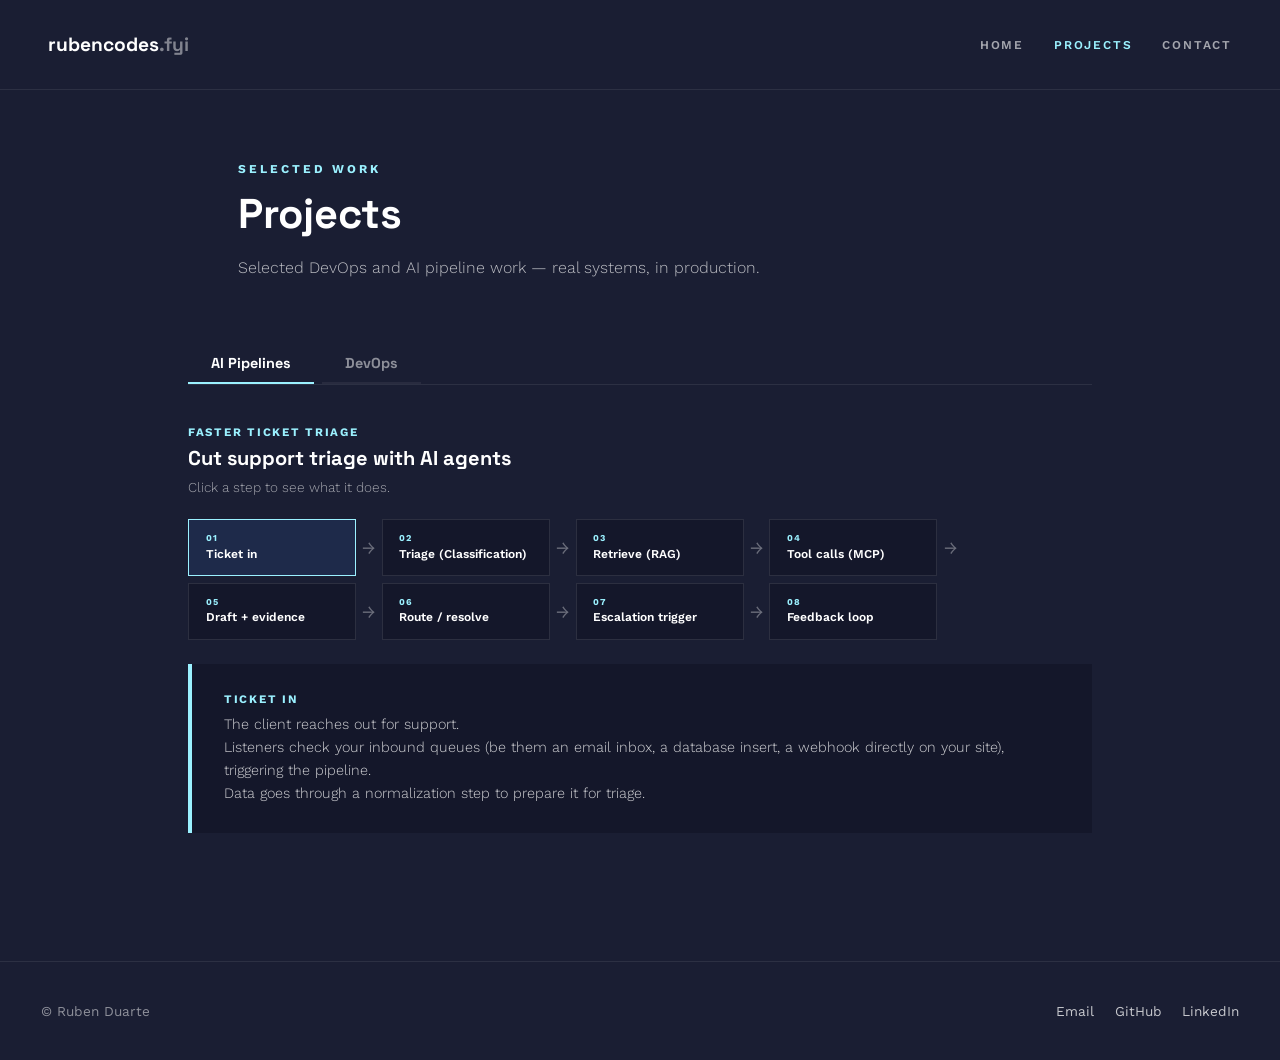
==== commit a89971ec: "favicon updated, projects cleanup" ====
--- a/projects.html
+++ b/projects.html
@@ -26,13 +26,25 @@
   .tab-nav { display:flex; gap: 0.5em; margin-bottom: 2.5em; border-bottom: 1px solid rgba(255,255,255,0.08); }
   .tab-link { background:none; border:0; cursor:pointer; font-family:'Space Grotesk',sans-serif; padding: 0.9em 1.6em; font-size: 0.9em; font-weight: 700; color: #ffffff; box-shadow: inset 0 -2px 0 rgba(255,255,255,0.12); opacity: 0.5; }
   .tab-link.active { box-shadow: inset 0 -2px 0 #9bf1ff; opacity: 1; }
-  .tags { display:grid; grid-template-columns: repeat(auto-fit, minmax(260px, 1fr)); gap: 0.6em; margin-bottom: 3em; }
-  .tags div { text-align:center; padding: 0.9em; background: #14172a; font-size: 0.8em; font-weight: 600; letter-spacing: 0.05em; }
+  .diagram-intro { margin-bottom: 2em; }
+  .diagram-intro .tag { font-size: 0.72em; font-weight: 700; letter-spacing: 0.15em; text-transform: uppercase; color: #9bf1ff; margin: 0 0 0.5em; }
+  .diagram-intro h3 { font-family: 'Space Grotesk', sans-serif; font-size: 1.25em; font-weight: 700; margin: 0 0 0.4em; }
+  .diagram-intro .hint { font-size: 0.85em; font-weight: 300; opacity: 0.6; margin: 0 0 1.75em; }
+  .step-row { display:flex; flex-wrap: wrap; align-items: stretch; gap: 0.4em; margin-bottom: 1.5em; }
+  .step-wrap { display:flex; align-items:center; gap: 0.4em; }
+  .step-btn { cursor:pointer; font-family:'Work Sans',sans-serif; text-align:left; padding: 1em 1.25em; background: #14172a; border: 1px solid rgba(255,255,255,0.1); color: #ffffff; width: 168px; }
+  .step-btn.active { background: #1e2a4a; border-color: #9bf1ff; }
+  .step-btn .idx { display:block; font-size: 0.68em; font-weight: 700; letter-spacing: 0.1em; color: #9bf1ff; margin-bottom: 0.35em; }
+  .step-btn .lbl { display:block; font-size: 0.9em; font-weight: 600; line-height: 1.3; }
+  .arrow { opacity:0.35; font-size:1.1em; }
+  .step-detail { padding: 1.75em 2em; background: #14172a; border-left: 4px solid #9bf1ff; }
+  .step-detail .tag { font-size: 0.72em; font-weight: 700; letter-spacing: 0.15em; text-transform: uppercase; color: #9bf1ff; margin: 0 0 0.6em; }
+  .step-detail p.body { font-size: 0.9em; font-weight: 300; opacity: 0.8; line-height: 1.6; margin: 0; white-space: pre-line; }
   .cases { display:grid; grid-template-columns: repeat(auto-fit, minmax(300px, 1fr)); gap: 1.25em; }
   .case { padding: 2em; background: #14172a; border-left: 4px solid #9bf1ff; }
   .case .stat { font-size: 0.72em; font-weight: 700; letter-spacing: 0.15em; text-transform: uppercase; color: #9bf1ff; margin: 0 0 0.75em; }
   .case h3 { font-family: 'Space Grotesk', sans-serif; font-size: 1.25em; font-weight: 700; margin: 0 0 0.6em; }
-  .case p { font-size: 0.9em; font-weight: 300; opacity: 0.75; line-height: 1.6; margin: 0; }
+  .case p { font-size: 0.9em; font-weight: 300; opacity: 0.75; line-height: 1.6; margin: 0; white-space: pre-line; }
   .tab-panel[hidden] { display:none; }
   footer { padding: 3em; border-top: solid 1px rgba(255,255,255,0.08); display:flex; justify-content:space-between; align-items:center; flex-wrap: wrap; gap: 1em; font-size: 0.85em; }
   footer p { margin:0; opacity: 0.5; }
@@ -62,42 +74,52 @@
     </div>
 
     <div id="tab-ai" class="tab-panel" role="tabpanel">
-      <div class="tags">
-        <div>RAG</div><div>ICL</div><div>Tool use</div><div>Evals</div>
-      </div>
-      <div class="cases">
-        <div class="case">
-          <p class="stat">Faster ticket triage</p>
-          <h3>Cut support triage with AI agents</h3>
-          <p>Built an internal RAG + MCP-powered ticketing system linking support data and AI agents directly into engineering workflows — cut manual triage by grounding agent answers in real data.</p>
-        </div>
-        <div class="case">
-          <p class="stat">Adaptive lessons, live checks</p>
-          <h3>Teach PT–EN with adaptive AI</h3>
-          <p>Built a Portuguese–English learning platform using in-context learning to adapt lessons on the fly and tool calling to check answers and pull live examples.</p>
+      <div class="diagram-intro">
+        <p class="tag">Faster ticket triage</p>
+        <h3>Cut support triage with AI agents</h3>
+        <p class="hint">Click a step to see what it does.</p>
+        <div class="step-row" id="step-row"></div>
+        <div class="step-detail">
+          <p class="tag" id="step-title"></p>
+          <p class="body" id="step-body"></p>
         </div>
       </div>
+      <div class="cases"></div>
     </div>
 
     <div id="tab-devops" class="tab-panel" role="tabpanel" hidden>
-      <div class="tags">
-        <div>CI/CD</div><div>IaC</div><div>Observability</div><div>Secrets</div><div>Rollback</div>
-      </div>
       <div class="cases">
         <div class="case">
           <p class="stat">40% lower node cost</p>
           <h3>Cut EKS infra costs 40%</h3>
-          <p>Migrated the platform to EKS with Karpenter autoscaling and OpenTofu-managed infrastructure — cut node costs 40% via ARM64 and spot workloads, removed manual provisioning.</p>
+          <p>Migrated the platform to EKS with Karpenter autoscaling and OpenTofu-managed infrastructure: 
+cut node costs 40% via ARM64 and spot workloads, removed manual provisioning.</p>
+        </div>
+        <div class="case">
+          <p class="stat">Self-serve, auditable releases</p>
+          <h3>Replace manual deploys with GitOps</h3>
+          <p>Replace manual deploys with GitOps (ArgoCD + Traefik) across 12+ microservices:
+teams ship and audit their own releases, no single-person bottleneck.</p>
         </div>
         <div class="case">
           <p class="stat">Downtime cut to seconds</p>
           <h3>Cut downtime to seconds a month</h3>
-          <p>Replaced manual deploys with GitOps (ArgoCD + Traefik) across 12+ microservices — cut website downtime to seconds per month, no single-person bottleneck.</p>
+          <p>Use ArgoCD self-healing rollouts so a replacement pod is confirmed healthy before its predecessor is ever taken down, cutting website downtime to seconds per month.</p>
+        </div>
+        <div class="case">
+          <p class="stat">Encrypted at rest</p>
+          <h3>Harden secrets with SOPS/KMS</h3>
+          <p>Hardened secrets management with SOPS/KMS across services, removing plaintext credentials from repos and deploy pipelines.</p>
         </div>
         <div class="case">
           <p class="stat">One CI/CD pattern, not many</p>
-          <h3>Harden secrets, standardize CI/CD</h3>
-          <p>Hardened secrets management with SOPS/KMS and standardized CI/CD on CodeBuild across services — fewer deploy-time inconsistencies.</p>
+          <h3>Standardize CI/CD on CodeBuild</h3>
+          <p>Standardized CI/CD on CodeBuild across services, leading to fewer deploy-time inconsistencies.</p>
+        </div>
+        <div class="case">
+          <p class="stat">Issues caught before users notice</p>
+          <h3>Add observability across services</h3>
+          <p>Set up metrics, logs, and alerting across all services, surfacing incidents before customers report them instead of finding out after the fact.</p>
         </div>
       </div>
     </div>
@@ -113,6 +135,43 @@
   </footer>
 
   <script>
+    var steps = [
+      { id: "intake", label: "Ticket in", body: "The client reaches out for support. \nListeners check your inbound queues (be them an email inbox, a database insert, a webhook directly on your site), triggering the pipeline.\nData goes through a normalization step to prepare it for triage." },
+      { id: "triage", label: "Triage (Classification)", body: "The ticket body is analyzed, passed through a spam detector, assigned a priority level, and sent to a queue according to the topic (general, payments, complaints, technical, etc) " },
+      { id: "retrieve", label: "Retrieve (RAG)", body: "The system searches internal docs, past tickets, and code history to pull grounding relevant to this specific issue before any answer is drafted." },
+      { id: "tools", label: "Tool calls (MCP)", body: "The agent calls out via MCP to live systems — logs, deploy status, database records — instead of guessing from static context. " },
+      { id: "draft", label: "Draft + evidence", body: "A draft response is generated with the supporting evidence attached, so a human reviewer can verify it in seconds rather than researching and creating a draft from scratch." },
+      { id: "route", label: "Route / resolve", body: "The ticket is auto-routed to the right support technician, with a full audit trail of what the agent checked and why." },
+      { id: "escalation", label: "Escalation trigger", body: "An SLA timer watches every open ticket — if one sits too long without resolution, it's automatically escalated to a human or manager instead of stalling in queue." },
+      { id: "feedback", label: "Feedback loop", body: "Once resolved, the outcome — accepted, edited, or rejected — feeds back into the system to improve future retrieval and drafts." }
+    ];
+    var activeStep = "intake";
+
+    function renderSteps() {
+      var row = document.getElementById('step-row');
+      row.innerHTML = '';
+      steps.forEach(function (s, i) {
+        var wrap = document.createElement('div');
+        wrap.className = 'step-wrap';
+        var btn = document.createElement('button');
+        btn.className = 'step-btn' + (s.id === activeStep ? ' active' : '');
+        btn.innerHTML = '<span class="idx">0' + (i + 1) + '</span><span class="lbl">' + s.label + '</span>';
+        btn.addEventListener('click', function () { activeStep = s.id; renderSteps(); });
+        wrap.appendChild(btn);
+        if (i < steps.length - 1) {
+          var arrow = document.createElement('span');
+          arrow.className = 'arrow';
+          arrow.textContent = '→';
+          wrap.appendChild(arrow);
+        }
+        row.appendChild(wrap);
+      });
+      var step = steps.find(function (s) { return s.id === activeStep; });
+      document.getElementById('step-title').textContent = step.label;
+      document.getElementById('step-body').textContent = step.body;
+    }
+    renderSteps();
+
     document.querySelectorAll('.tab-link').forEach(function (btn) {
       btn.addEventListener('click', function () {
         document.querySelectorAll('.tab-link').forEach(function (b) { b.classList.remove('active'); b.setAttribute('aria-selected', 'false'); });
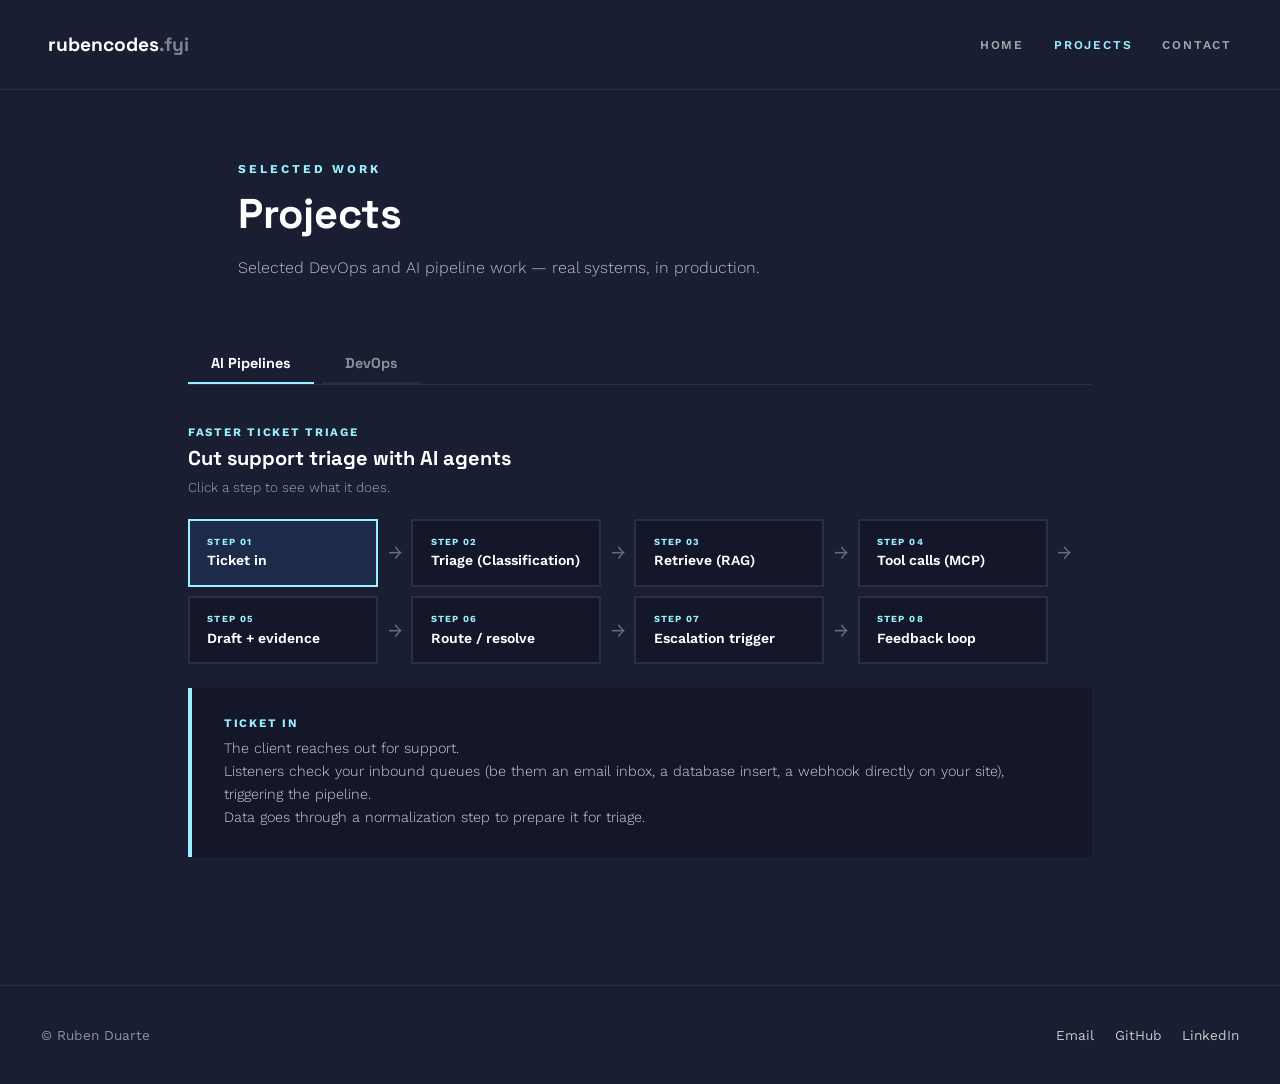
==== commit 0c06969c: "improve projects readability" ====
--- a/projects.html
+++ b/projects.html
@@ -30,13 +30,13 @@
   .diagram-intro .tag { font-size: 0.72em; font-weight: 700; letter-spacing: 0.15em; text-transform: uppercase; color: #9bf1ff; margin: 0 0 0.5em; }
   .diagram-intro h3 { font-family: 'Space Grotesk', sans-serif; font-size: 1.25em; font-weight: 700; margin: 0 0 0.4em; }
   .diagram-intro .hint { font-size: 0.85em; font-weight: 300; opacity: 0.6; margin: 0 0 1.75em; }
-  .step-row { display:flex; flex-wrap: wrap; align-items: stretch; gap: 0.4em; margin-bottom: 1.5em; }
-  .step-wrap { display:flex; align-items:center; gap: 0.4em; }
-  .step-btn { cursor:pointer; font-family:'Work Sans',sans-serif; text-align:left; padding: 1em 1.25em; background: #14172a; border: 1px solid rgba(255,255,255,0.1); color: #ffffff; width: 168px; }
+  .step-row { display:flex; flex-wrap: wrap; align-items: stretch; gap: 0.6em; margin-bottom: 1.5em; }
+  .step-wrap { display:flex; align-items:center; gap: 0.6em; }
+  .step-btn { cursor:pointer; font-family:'Work Sans',sans-serif; text-align:left; padding: 1.1em 1.3em; background: #14172a; border: 2px solid rgba(255,255,255,0.1); color: #ffffff; width: 190px; }
   .step-btn.active { background: #1e2a4a; border-color: #9bf1ff; }
-  .step-btn .idx { display:block; font-size: 0.68em; font-weight: 700; letter-spacing: 0.1em; color: #9bf1ff; margin-bottom: 0.35em; }
-  .step-btn .lbl { display:block; font-size: 0.9em; font-weight: 600; line-height: 1.3; }
-  .arrow { opacity:0.35; font-size:1.1em; }
+  .step-btn .idx { display:block; font-size: 0.7em; font-weight: 700; letter-spacing: 0.12em; color: #9bf1ff; margin-bottom: 0.5em; }
+  .step-btn .lbl { display:block; font-size: 1.05em; font-weight: 600; line-height: 1.35; }
+  .arrow { opacity:0.35; font-size:1.2em; }
   .step-detail { padding: 1.75em 2em; background: #14172a; border-left: 4px solid #9bf1ff; }
   .step-detail .tag { font-size: 0.72em; font-weight: 700; letter-spacing: 0.15em; text-transform: uppercase; color: #9bf1ff; margin: 0 0 0.6em; }
   .step-detail p.body { font-size: 0.9em; font-weight: 300; opacity: 0.8; line-height: 1.6; margin: 0; white-space: pre-line; }
@@ -128,13 +128,13 @@
   <footer>
     <p>© Ruben Duarte</p>
     <div class="foot-links">
-      <a href="mailto:rubencodes@proton.me">Email</a>
+      <a href="/cdn-cgi/l/email-protection#33414651565d505c5756407343415c475c5d1d5e56">Email</a>
       <a href="https://github.com/devrubenduarte">GitHub</a>
       <a href="https://www.linkedin.com/in/devruben">LinkedIn</a>
     </div>
   </footer>
 
-  <script>
+  <script data-cfasync="false" src="/cdn-cgi/scripts/5c5dd728/cloudflare-static/email-decode.min.js"></script><script>
     var steps = [
       { id: "intake", label: "Ticket in", body: "The client reaches out for support. \nListeners check your inbound queues (be them an email inbox, a database insert, a webhook directly on your site), triggering the pipeline.\nData goes through a normalization step to prepare it for triage." },
       { id: "triage", label: "Triage (Classification)", body: "The ticket body is analyzed, passed through a spam detector, assigned a priority level, and sent to a queue according to the topic (general, payments, complaints, technical, etc) " },
@@ -155,7 +155,7 @@
         wrap.className = 'step-wrap';
         var btn = document.createElement('button');
         btn.className = 'step-btn' + (s.id === activeStep ? ' active' : '');
-        btn.innerHTML = '<span class="idx">0' + (i + 1) + '</span><span class="lbl">' + s.label + '</span>';
+        btn.innerHTML = '<span class="idx">STEP 0' + (i + 1) + '</span><span class="lbl">' + s.label + '</span>';
         btn.addEventListener('click', function () { activeStep = s.id; renderSteps(); });
         wrap.appendChild(btn);
         if (i < steps.length - 1) {
